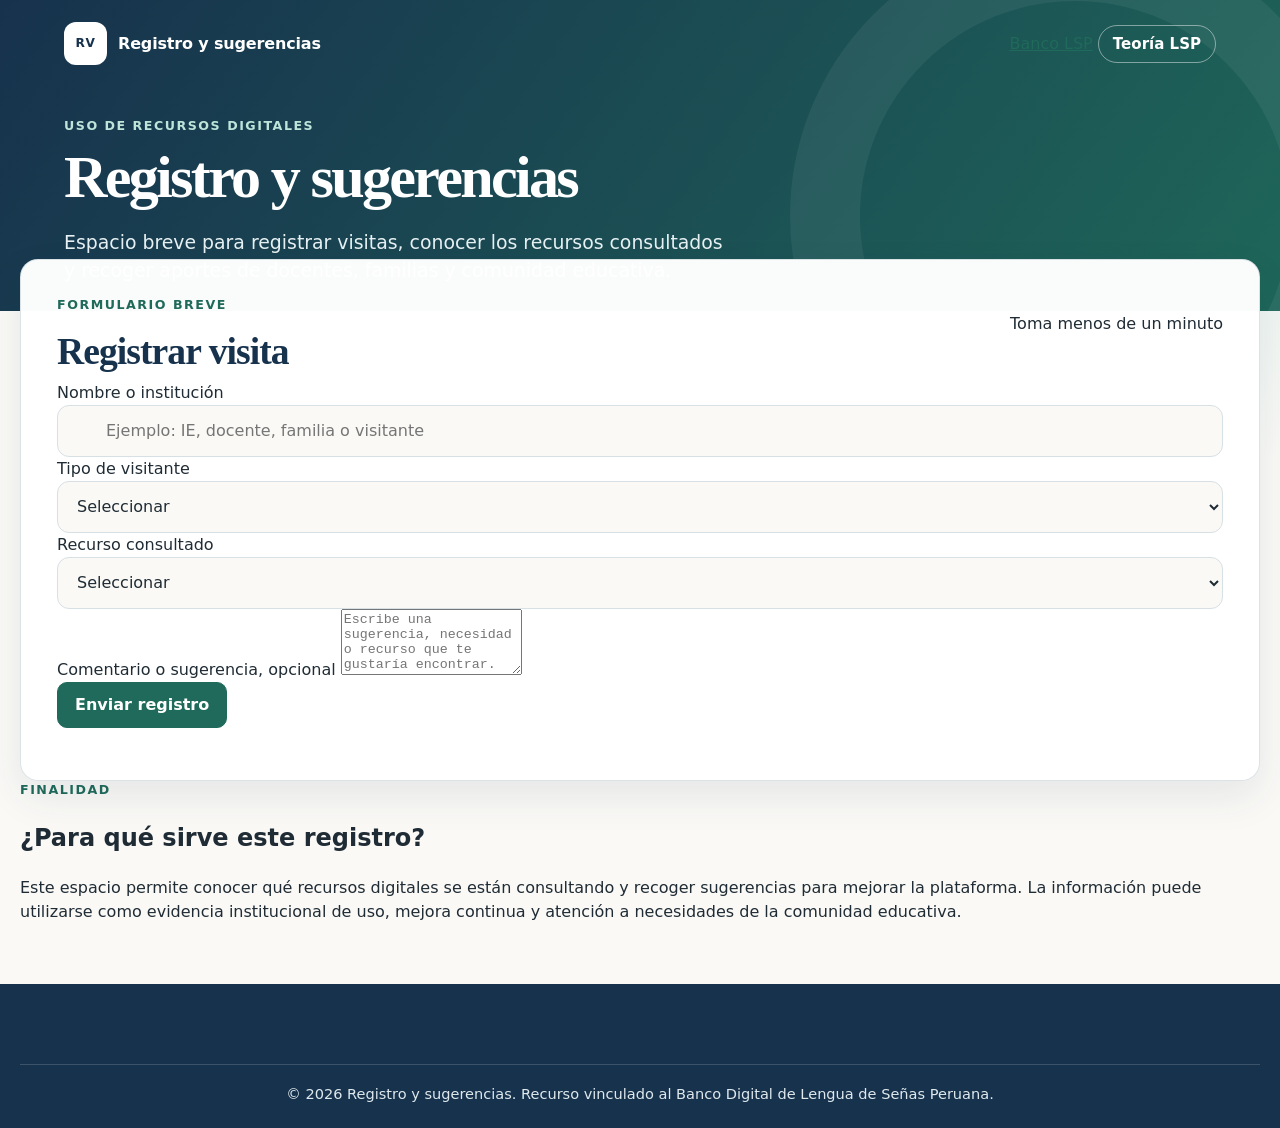
==== registro-visitas/index.html @ c7563119 "Crear ejemplo de registro de visitas" ====
<!doctype html>
<html lang="es">
<head>
  <meta charset="utf-8">
  <meta name="viewport" content="width=device-width, initial-scale=1">
  <meta
    name="description"
    content="Ejemplo de formulario de registro de visitas y sugerencias para recursos digitales inclusivos."
  >
  <title>Registro y sugerencias | Banco Digital LSP</title>
  <link rel="stylesheet" href="../estilos.css?v=13">
  <link rel="stylesheet" href="registro-visitas.css?v=1">
</head>
<body class="pagina-registro">
  <a class="salto-contenido" href="#contenido">Ir al contenido</a>

  <header class="cabecera cabecera-interior">
    <nav class="navegacion" aria-label="Navegación principal">
      <a class="marca" href="../index.html" aria-label="Volver al banco">
        <span class="marca-icono" aria-hidden="true">RV</span>
        <span>Registro y sugerencias</span>
      </a>

      <div class="enlaces-superiores">
        <a class="enlace-inicio" href="../index.html">Banco LSP</a>
        <a class="enlace-creditos" href="../teoria.html">Teoría LSP</a>
      </div>
    </nav>

    <div class="presentacion presentacion-registro">
      <p class="etiqueta-superior">Uso de recursos digitales</p>
      <h1>Registro y sugerencias</h1>
      <p class="subtitulo">
        Espacio breve para registrar visitas, conocer los recursos consultados y recoger aportes de docentes, familias y comunidad educativa.
      </p>
    </div>
  </header>

  <main id="contenido" class="contenido-registro">
    <section class="panel-busqueda panel-registro" aria-labelledby="titulo-registro">
      <div class="panel-encabezado">
        <div>
          <p class="seccion-etiqueta">Formulario breve</p>
          <h2 id="titulo-registro">Registrar visita</h2>
        </div>
        <p class="tiempo-registro">Toma menos de un minuto</p>
      </div>

      <form id="formulario-registro" class="formulario-registro">
        <div class="campo-registro campo-completo">
          <label for="nombre">Nombre o institución</label>
          <input id="nombre" name="nombre" type="text" placeholder="Ejemplo: IE, docente, familia o visitante" required>
        </div>

        <div class="campo-registro">
          <label for="tipo">Tipo de visitante</label>
          <select id="tipo" name="tipo" required>
            <option value="">Seleccionar</option>
            <option>Docente</option>
            <option>Familia</option>
            <option>Directivo</option>
            <option>Estudiante</option>
            <option>Especialista</option>
            <option>Otro</option>
          </select>
        </div>

        <div class="campo-registro">
          <label for="recurso">Recurso consultado</label>
          <select id="recurso" name="recurso" required>
            <option value="">Seleccionar</option>
            <option>Banco Digital LSP</option>
            <option>Noti inclusivas</option>
            <option>Módulo Braille</option>
            <option>Materiales educativos</option>
            <option>Orientaciones</option>
            <option>Otro recurso</option>
          </select>
        </div>

        <div class="campo-registro campo-completo">
          <label for="comentario">Comentario o sugerencia, opcional</label>
          <textarea id="comentario" name="comentario" rows="4" placeholder="Escribe una sugerencia, necesidad o recurso que te gustaría encontrar."></textarea>
        </div>

        <div class="acciones-registro campo-completo">
          <button class="boton-principal" type="submit">Enviar registro</button>
          <p id="mensaje-registro" class="mensaje-registro" aria-live="polite"></p>
        </div>
      </form>
    </section>

    <section class="bloque-informativo-registro" aria-labelledby="titulo-uso">
      <p class="seccion-etiqueta">Finalidad</p>
      <h2 id="titulo-uso">¿Para qué sirve este registro?</h2>
      <p>
        Este espacio permite conocer qué recursos digitales se están consultando y recoger sugerencias para mejorar la plataforma. La información puede utilizarse como evidencia institucional de uso, mejora continua y atención a necesidades de la comunidad educativa.
      </p>
    </section>
  </main>

  <footer>
    <div class="footer-final">
      <p>
        © 2026 Registro y sugerencias. Recurso vinculado al Banco Digital de Lengua de Señas Peruana.
      </p>
    </div>
  </footer>

  <script src="registro-visitas.js?v=1" defer></script>
</body>
</html>
---- estilos.css ----
:root {
  color-scheme: light;
  --azul-900: #17324d;
  --azul-800: #214664;
  --azul-700: #2f5f7d;
  --azul-100: #e8f1f5;
  --verde-700: #1f6a5a;
  --verde-600: #287c68;
  --verde-100: #e5f3ef;
  --arena-50: #faf9f6;
  --arena-100: #f2efe8;
  --tinta: #202c35;
  --texto-suave: #5b6871;
  --blanco: #ffffff;
  --borde: #d7e0e5;
  --sombra: 0 16px 40px rgba(23, 50, 77, 0.09);
  --radio: 18px;
  font-family:
    Inter, ui-sans-serif, system-ui, -apple-system, BlinkMacSystemFont,
    "Segoe UI", sans-serif;
}

* {
  box-sizing: border-box;
}

html {
  scroll-behavior: smooth;
}

body {
  min-width: 320px;
  margin: 0;
  color: var(--tinta);
  background:
    radial-gradient(circle at 90% 8%, #dcedea 0, transparent 24rem),
    var(--arena-50);
  line-height: 1.5;
}

button,
input,
select {
  font: inherit;
}

a {
  color: var(--verde-700);
}

a:focus-visible,
button:focus-visible,
input:focus-visible,
select:focus-visible {
  outline: 3px solid #f0ad4e;
  outline-offset: 3px;
}

.salto-contenido {
  position: fixed;
  top: 12px;
  left: 12px;
  z-index: 100;
  padding: 10px 14px;
  color: var(--blanco);
  background: var(--azul-900);
  border-radius: 8px;
  transform: translateY(-160%);
  transition: transform 0.2s ease;
}

.salto-contenido:focus {
  transform: translateY(0);
}

/* Cabecera principal */

.cabecera {
  position: relative;
  overflow: hidden;
  padding: 22px clamp(20px, 5vw, 72px) 82px;
  color: var(--blanco);
  background:
    linear-gradient(125deg, rgba(23, 50, 77, 0.97), rgba(31, 106, 90, 0.93)),
    var(--azul-900);
}

.cabecera::after {
  position: absolute;
  right: -80px;
  bottom: -190px;
  width: 430px;
  height: 430px;
  border: 70px solid rgba(255, 255, 255, 0.06);
  border-radius: 50%;
  content: "";
}

.cabecera-interior {
  padding-bottom: 26px;
}

/* Navegación superior */

.navegacion {
  position: relative;
  z-index: 1;
  display: flex;
  align-items: center;
  justify-content: space-between;
  max-width: 1240px;
  margin: 0 auto;
}

.marca {
  display: inline-flex;
  gap: 11px;
  align-items: center;
  color: var(--blanco);
  font-weight: 750;
  text-decoration: none;
  letter-spacing: -0.01em;
}

.marca-icono {
  display: grid;
  width: 43px;
  height: 43px;
  place-items: center;
  color: var(--azul-900);
  background: var(--blanco);
  border-radius: 12px;
  font-size: 0.76rem;
  font-weight: 850;
  letter-spacing: 0.05em;
}

.enlace-creditos {
  padding: 9px 14px;
  color: var(--blanco);
  border: 1px solid rgba(255, 255, 255, 0.45);
  border-radius: 999px;
  font-size: 0.94rem;
  font-weight: 700;
  text-decoration: none;
}

.enlace-creditos:hover,
.enlace-creditos.activo {
  color: var(--azul-900);
  background: var(--blanco);
}

/* Presentación */

.presentacion {
  position: relative;
  z-index: 1;
  max-width: 1240px;
  margin: 52px auto 0;
}

.bloque-institucional {
  display: flex;
  align-items: center;
  gap: 1.25rem;
  max-width: 760px;
  margin-bottom: 1.8rem;
}

.logo-crebe {
  width: 92px;
  max-width: 92px;
  height: auto;
  object-fit: contain;
  display: block;
  flex-shrink: 0;
}

.texto-institucional {
  border-left: 2px solid rgba(255, 255, 255, 0.35);
  padding-left: 1.25rem;
}

.nombre-institucional {
  margin: 0;
  color: #ffffff;
  font-size: clamp(1rem, 1.6vw, 1.35rem);
  font-weight: 700;
  line-height: 1.25;
}

.detalle-institucional {
  margin: 0.35rem 0 0;
  color: #ffffff;
  font-size: clamp(0.9rem, 1.2vw, 1.05rem);
  font-weight: 500;
  line-height: 1.35;
}

.etiqueta-superior,
.seccion-etiqueta {
  margin: 0 0 10px;
  color: #bde5da;
  font-size: 0.79rem;
  font-weight: 800;
  letter-spacing: 0.12em;
  text-transform: uppercase;
}

.presentacion h1 {
  max-width: 760px;
  margin: 0;
  font-family: Georgia, "Times New Roman", serif;
  font-size: clamp(2.25rem, 4.7vw, 4.1rem);
  font-weight: 600;
  line-height: 1.03;
  letter-spacing: -0.045em;
}

.subtitulo {
  max-width: 670px;
  margin: 20px 0 0;
  color: #e7f1f3;
  font-size: clamp(1rem, 1.7vw, 1.18rem);
}

.apoyo-institucional {
  display: none;
}

/* Contenido principal */

main {
  width: min(1240px, calc(100% - 40px));
  margin: 0 auto;
}

/* Panel de búsqueda */

.panel-busqueda {
  position: relative;
  z-index: 2;
  margin-top: -52px;
  padding: clamp(22px, 4vw, 36px);
  background: rgba(255, 255, 255, 0.98);
  border: 1px solid rgba(215, 224, 229, 0.9);
  border-radius: var(--radio);
  box-shadow: var(--sombra);
}

.panel-encabezado {
  display: flex;
  gap: 20px;
  align-items: flex-start;
  justify-content: space-between;
}

.seccion-etiqueta {
  color: var(--verde-700);
}

.panel-encabezado h2 {
  margin: 0;
  color: var(--azul-900);
  font-family: Georgia, "Times New Roman", serif;
  font-size: clamp(1.7rem, 3vw, 2.35rem);
  font-weight: 600;
  letter-spacing: -0.025em;
}

.controles {
  display: grid;
  grid-template-columns: minmax(0, 1.5fr) minmax(250px, 0.7fr);
  gap: 18px;
  margin-top: 28px;
}

.campo label {
  display: block;
  margin-bottom: 8px;
  color: var(--azul-900);
  font-size: 0.91rem;
  font-weight: 750;
}

.entrada-busqueda {
  position: relative;
}

.entrada-busqueda svg {
  position: absolute;
  top: 50%;
  left: 16px;
  color: var(--azul-700);
  transform: translateY(-50%);
  pointer-events: none;
}

input,
select {
  width: 100%;
  height: 52px;
  color: var(--tinta);
  background: var(--arena-50);
  border: 1px solid var(--borde);
  border-radius: 12px;
}

input {
  padding: 0 16px 0 48px;
}

select {
  padding: 0 40px 0 15px;
}

input:hover,
select:hover {
  border-color: var(--azul-700);
}

/* Botones */

.boton-secundario,
.boton-principal {
  min-height: 44px;
  padding: 10px 17px;
  border-radius: 10px;
  font-weight: 750;
  cursor: pointer;
}

.boton-secundario {
  color: var(--azul-800);
  background: var(--blanco);
  border: 1px solid var(--borde);
}

.boton-secundario:hover {
  background: var(--azul-100);
}

.boton-principal {
  color: var(--blanco);
  background: var(--verde-700);
  border: 1px solid var(--verde-700);
}

.boton-principal:hover {
  background: var(--verde-600);
}

/* Resumen de resultados */

.resultado-resumen {
  display: flex;
  gap: 20px;
  align-items: center;
  justify-content: space-between;
  min-height: 26px;
  margin-top: 22px;
}

#contador {
  margin: 0;
  color: var(--azul-900);
  font-weight: 800;
}

.mostrando {
  margin: 0;
  color: var(--texto-suave);
  font-size: 0.91rem;
}

.estado-carga {
  margin: 42px 0;
  padding: 34px;
  color: var(--texto-suave);
  text-align: center;
  background: var(--blanco);
  border: 1px dashed var(--borde);
  border-radius: var(--radio);
}

.estado-carga[hidden] {
  display: none;
}

.estado-carga.error {
  color: #7a2e2e;
  background: #fff4f2;
  border-color: #e8b8b2;
}

/* Galería */

.galeria {
  display: grid;
  grid-template-columns: repeat(4, minmax(0, 1fr));
  gap: 22px;
  padding: 40px 0 18px;
}

.tarjeta {
  overflow: hidden;
  min-width: 0;
  background: var(--blanco);
  border: 1px solid var(--borde);
  border-radius: 16px;
  box-shadow: 0 8px 28px rgba(23, 50, 77, 0.06);
  transition:
    transform 0.2s ease,
    box-shadow 0.2s ease;
}

.tarjeta:hover {
  box-shadow: 0 16px 34px rgba(23, 50, 77, 0.13);
  transform: translateY(-3px);
}

.marco-imagen {
  display: grid;
  aspect-ratio: 4 / 3;
  place-items: center;
  padding: 12px;
  background:
    linear-gradient(145deg, #edf4f3, #f7f4ed);
  border-bottom: 1px solid var(--borde);
}

.imagen-sena {
  width: 100%;
  height: 100%;
  object-fit: contain;
  background: var(--blanco);
  border-radius: 9px;
}

.imagen-sena.error-imagen {
  opacity: 0.2;
}

.tarjeta-contenido {
  padding: 17px 18px 19px;
}

.categoria-tarjeta {
  margin: 0 0 7px;
  color: var(--verde-700);
  font-size: 0.72rem;
  font-weight: 850;
  letter-spacing: 0.085em;
  text-transform: uppercase;
}

.palabra-tarjeta {
  margin: 0;
  color: var(--azul-900);
  font-family: Georgia, "Times New Roman", serif;
  font-size: 1.48rem;
  font-weight: 600;
  line-height: 1.15;
  overflow-wrap: anywhere;
}

.fuente-tarjeta {
  display: none;
}

.acciones-galeria {
  display: flex;
  justify-content: center;
  min-height: 70px;
  padding: 12px 0 28px;
}

/* Pie de página */

footer {
  margin-top: 60px;
  padding: 46px 20px 24px;
  color: #dfe9ed;
  background: var(--azul-900);
  font-size: 0.91rem;
}

.footer-contenido {
  display: grid;
  grid-template-columns: 1.4fr 0.8fr 1.1fr 0.8fr;
  gap: 32px;
  width: min(1240px, 100%);
  margin: 0 auto;
  text-align: left;
}

.footer-bloque h2 {
  margin: 0 0 12px;
  color: #ffffff;
  font-size: 1rem;
  font-weight: 800;
}

.footer-bloque p {
  margin: 0;
  color: #dfe9ed;
  line-height: 1.6;
}

.footer-bloque a {
  color: #bde5da;
  text-decoration: none;
}

.footer-bloque a:hover {
  text-decoration: underline;
}

.footer-final {
  width: min(1240px, 100%);
  margin: 34px auto 0;
  padding-top: 18px;
  border-top: 1px solid rgba(255, 255, 255, 0.16);
  text-align: center;
}

.footer-final p {
  margin: 0;
  color: #dfe9ed;
  line-height: 1.5;
}

@media (max-width: 900px) {
  .footer-contenido {
    grid-template-columns: repeat(2, minmax(0, 1fr));
  }
}

@media (max-width: 560px) {
  .footer-contenido {
    grid-template-columns: 1fr;
    gap: 24px;
  }

  footer {
    padding: 34px 20px 22px;
  }
}

/* Accesibilidad */

.solo-lectores {
  position: absolute;
  width: 1px;
  height: 1px;
  padding: 0;
  overflow: hidden;
  clip: rect(0, 0, 0, 0);
  white-space: nowrap;
  border: 0;
}

/* Página de créditos */

.contenido-creditos {
  max-width: 880px;
  padding: 55px 0 20px;
}

.volver {
  display: inline-block;
  margin-bottom: 22px;
  font-weight: 750;
  text-decoration: none;
}

.tarjeta-creditos {
  padding: clamp(26px, 6vw, 64px);
  background: var(--blanco);
  border: 1px solid var(--borde);
  border-radius: var(--radio);
  box-shadow: var(--sombra);
}

.tarjeta-creditos h1 {
  margin: 0;
  color: var(--azul-900);
  font-family: Georgia, "Times New Roman", serif;
  font-size: clamp(2.15rem, 5vw, 3.6rem);
  font-weight: 600;
  line-height: 1.08;
  letter-spacing: -0.035em;
}

.tarjeta-creditos .introduccion {
  margin: 22px 0 38px;
  color: var(--texto-suave);
  font-size: 1.15rem;
}

.tarjeta-creditos section {
  padding: 25px 0;
  border-top: 1px solid var(--borde);
}

.tarjeta-creditos section:last-child {
  padding-bottom: 0;
}

.tarjeta-creditos h2 {
  margin: 0 0 8px;
  color: var(--azul-900);
  font-size: 1.2rem;
}

.tarjeta-creditos section p {
  margin: 0;
}

/* Pantallas medianas */

@media (max-width: 1050px) {
  .galeria {
    grid-template-columns: repeat(3, minmax(0, 1fr));
  }
}

/* Tablets y celulares grandes */

@media (max-width: 760px) {
  .cabecera {
    padding-right: 20px;
    padding-bottom: 96px;
    padding-left: 20px;
  }

  .presentacion {
    margin-top: 46px;
  }

  .bloque-institucional {
    gap: 0.9rem;
    margin-bottom: 1.5rem;
  }

  .logo-crebe {
    width: 76px;
    max-width: 76px;
  }

  .texto-institucional {
    padding-left: 0.8rem;
  }

  .nombre-institucional {
    font-size: 0.95rem;
  }

  .detalle-institucional {
    font-size: 0.82rem;
  }

  main {
    width: min(100% - 28px, 1240px);
  }

  .panel-busqueda {
    margin-top: -48px;
  }

  .panel-encabezado,
  .resultado-resumen {
    align-items: stretch;
    flex-direction: column;
  }

  .boton-secundario {
    align-self: flex-start;
  }

  .controles {
    grid-template-columns: 1fr;
  }

  .galeria {
    grid-template-columns: repeat(2, minmax(0, 1fr));
    gap: 15px;
  }
}

/* Celulares pequeños */

@media (max-width: 500px) {
  .marca > span:last-child {
    display: none;
  }

  .bloque-institucional {
    align-items: center;
    gap: 0.75rem;
  }

  .logo-crebe {
    width: 68px;
    max-width: 68px;
  }

  .texto-institucional {
    padding-left: 0.7rem;
  }

  .nombre-institucional {
    font-size: 0.84rem;
  }

  .detalle-institucional {
    font-size: 0.74rem;
  }

  .presentacion h1 {
    font-size: 2.45rem;
  }

  .subtitulo {
    font-size: 1rem;
  }

  .galeria {
    grid-template-columns: 1fr;
  }

  .marco-imagen {
    aspect-ratio: 16 / 11;
  }

  .boton-secundario,
  .boton-principal {
    width: 100%;
  }

  .contenido-creditos {
    padding-top: 30px;
  }
}

/* Reducción de movimiento */

@media (prefers-reduced-motion: reduce) {
  *,
  *::before,
  *::after {
    scroll-behavior: auto !important;
    transition: none !important;
  }
}
.galeria.galeria-secuencia {
  grid-template-columns: 1fr;
  max-width: 1050px;
  margin: 0 auto;
  gap: 28px;
}

.galeria.galeria-secuencia .tarjeta {
  border-radius: 18px;
}

.galeria.galeria-secuencia .marco-imagen {
  aspect-ratio: auto;
  padding: 18px;
  background: #ffffff;
}

.galeria.galeria-secuencia .imagen-sena {
  width: 100%;
  height: auto;
  max-height: none;
  object-fit: contain;
}

.galeria.galeria-secuencia .tarjeta-contenido {
  padding: 18px 24px 22px;
}

.galeria.galeria-secuencia .categoria-tarjeta {
  font-size: 0.78rem;
}

.galeria.galeria-secuencia .palabra-tarjeta {
  font-size: clamp(1.6rem, 3vw, 2.2rem);
}
.pestanas-secuencias {
  display: flex;
  flex-wrap: wrap;
  gap: 10px;
  margin: 18px 0 14px;
  padding: 14px;
  background: #eef7f4;
  border: 1px solid #c7ded8;
  border-radius: 18px;
}

.pestana-secuencia {
  border: 1px solid #b9d5ce;
  background: #ffffff;
  color: #174b57;
  padding: 10px 16px;
  border-radius: 999px;
  font-family: inherit;
  font-size: 0.92rem;
  font-weight: 800;
  cursor: pointer;
  box-shadow: 0 6px 14px rgba(16, 42, 67, 0.08);
}

.pestana-secuencia:hover {
  background: #f7fbfa;
  border-color: #86b9ad;
}

.pestana-secuencia.activa {
  background: #0f5f5c;
  color: #ffffff;
  border-color: #0f5f5c;
}

.pestana-secuencia:focus-visible {
  outline: 3px solid #f6c453;
  outline-offset: 2px;
}

@media (max-width: 640px) {
  .pestanas-secuencias {
    flex-direction: column;
  }

  .pestana-secuencia {
    width: 100%;
    text-align: center;
  }
  .boton-inicio,
.boton-creditos {
  display: inline-flex;
  align-items: center;
  justify-content: center;
  padding: 10px 16px;
  border-radius: 999px;
  text-decoration: none;
  font-weight: 600;
  font-size: 0.95rem;
  border: 1px solid #1f4f8f;
  background: #ffffff;
  color: #1f4f8f;
  transition: transform 0.2s ease, background 0.2s ease, color 0.2s ease;
}

.boton-inicio:hover,
.boton-creditos:hover {
  background: #1f4f8f;
  color: #ffffff;
  transform: translateY(-1px);
}

.boton-inicio {
  margin-right: 8px;
}
}
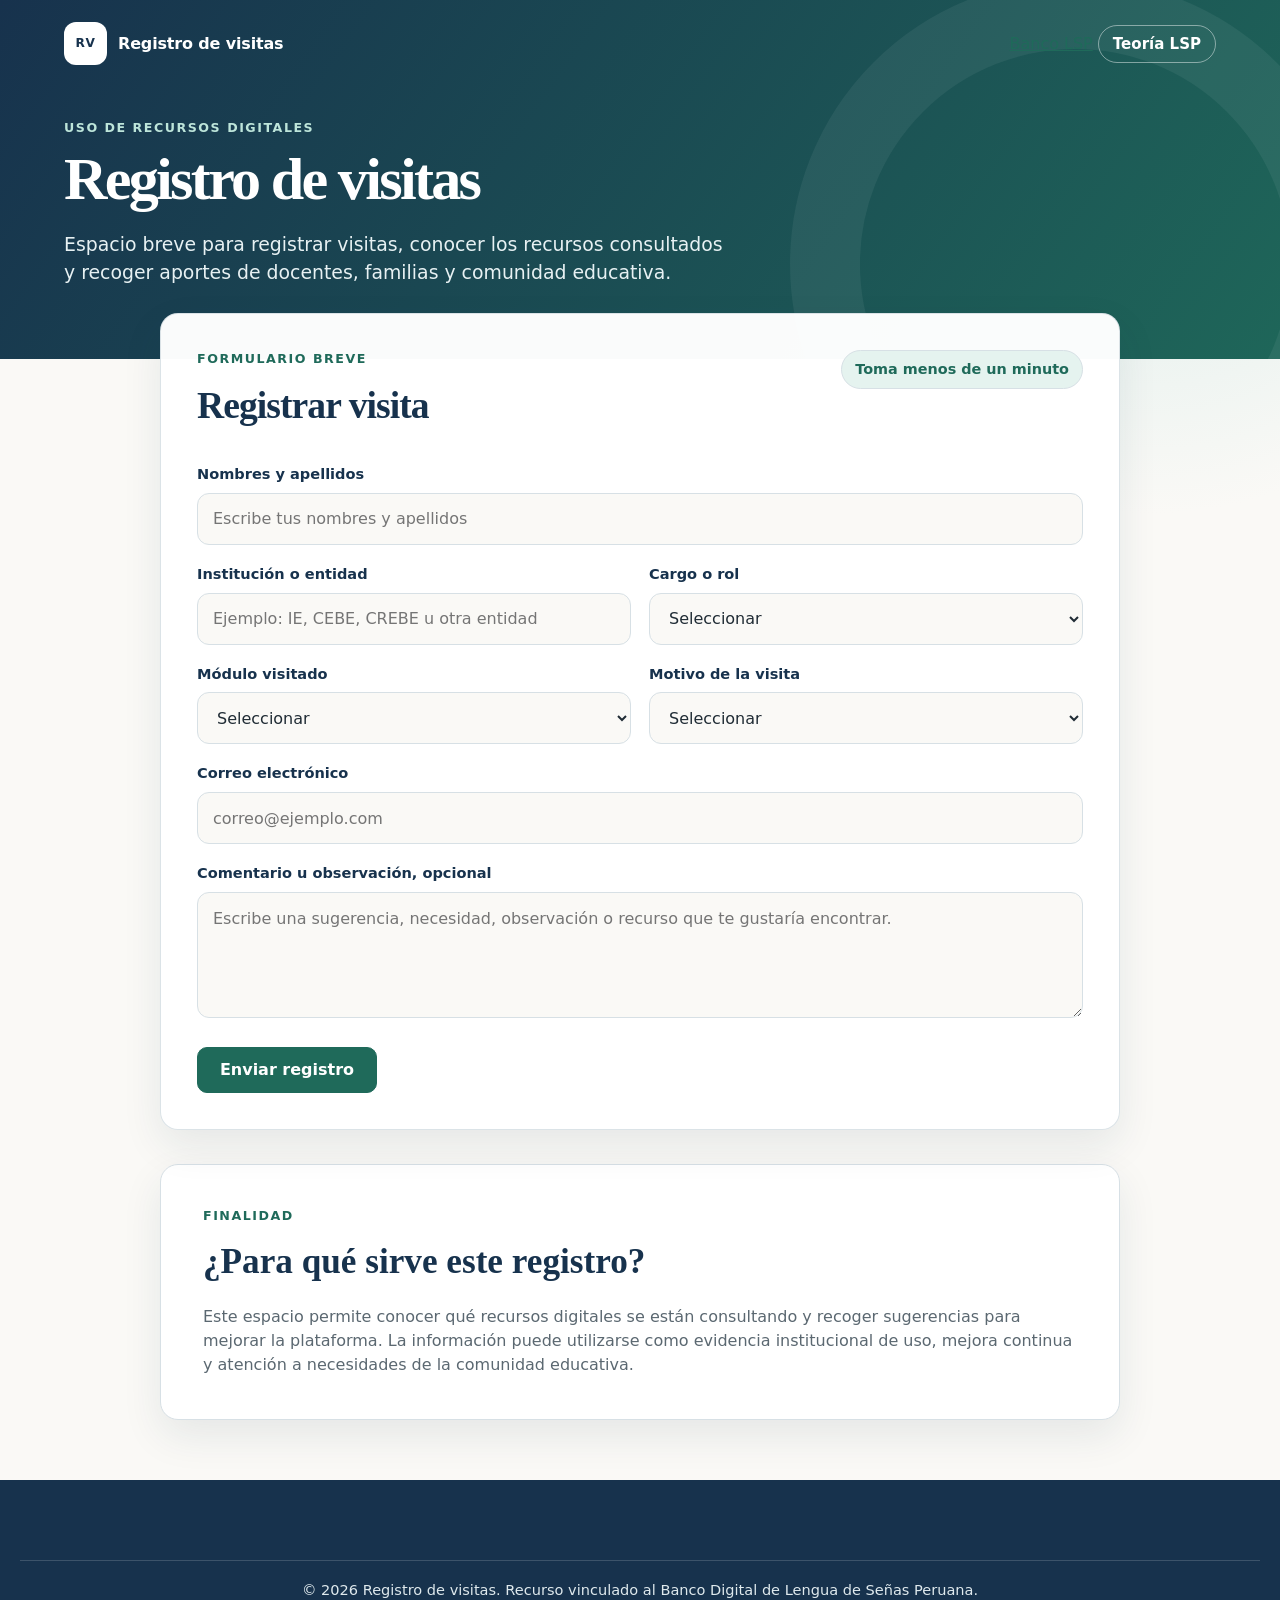
==== commit bf1f0192: "Actualizar formulario de registro de visitas" ====
--- a/registro-visitas/index.html
+++ b/registro-visitas/index.html
@@ -5,9 +5,9 @@
   <meta name="viewport" content="width=device-width, initial-scale=1">
   <meta
     name="description"
-    content="Ejemplo de formulario de registro de visitas y sugerencias para recursos digitales inclusivos."
+    content="Formulario de registro de visitas y observaciones para la Plataforma Educativa Digital CREBE Ucayali."
   >
-  <title>Registro y sugerencias | Banco Digital LSP</title>
+  <title>Registro de visitas | Banco Digital LSP</title>
   <link rel="stylesheet" href="../estilos.css?v=13">
   <link rel="stylesheet" href="registro-visitas.css?v=1">
 </head>
@@ -18,7 +18,7 @@
     <nav class="navegacion" aria-label="Navegación principal">
       <a class="marca" href="../index.html" aria-label="Volver al banco">
         <span class="marca-icono" aria-hidden="true">RV</span>
-        <span>Registro y sugerencias</span>
+        <span>Registro de visitas</span>
       </a>
 
       <div class="enlaces-superiores">
@@ -29,7 +29,7 @@
 
     <div class="presentacion presentacion-registro">
       <p class="etiqueta-superior">Uso de recursos digitales</p>
-      <h1>Registro y sugerencias</h1>
+      <h1>Registro de visitas</h1>
       <p class="subtitulo">
         Espacio breve para registrar visitas, conocer los recursos consultados y recoger aportes de docentes, familias y comunidad educativa.
       </p>
@@ -48,39 +48,68 @@
 
       <form id="formulario-registro" class="formulario-registro">
         <div class="campo-registro campo-completo">
-          <label for="nombre">Nombre o institución</label>
-          <input id="nombre" name="nombre" type="text" placeholder="Ejemplo: IE, docente, familia o visitante" required>
+          <label for="nombres">Nombres y apellidos</label>
+          <input id="nombres" name="nombres" type="text" placeholder="Escribe tus nombres y apellidos" required>
         </div>
 
         <div class="campo-registro">
-          <label for="tipo">Tipo de visitante</label>
-          <select id="tipo" name="tipo" required>
+          <label for="institucion">Institución o entidad</label>
+          <input id="institucion" name="institucion" type="text" placeholder="Ejemplo: IE, CEBE, CREBE u otra entidad" required>
+        </div>
+
+        <div class="campo-registro">
+          <label for="rol">Cargo o rol</label>
+          <select id="rol" name="rol" required>
             <option value="">Seleccionar</option>
             <option>Docente</option>
             <option>Familia</option>
             <option>Directivo</option>
             <option>Estudiante</option>
             <option>Especialista</option>
+            <option>Personal CREBE</option>
             <option>Otro</option>
           </select>
         </div>
 
         <div class="campo-registro">
-          <label for="recurso">Recurso consultado</label>
-          <select id="recurso" name="recurso" required>
+          <label for="modulo">Módulo visitado</label>
+          <select id="modulo" name="modulo" required>
             <option value="">Seleccionar</option>
+            <option>Plataforma general</option>
             <option>Banco Digital LSP</option>
-            <option>Noti inclusivas</option>
-            <option>Módulo Braille</option>
-            <option>Materiales educativos</option>
-            <option>Orientaciones</option>
-            <option>Otro recurso</option>
+            <option>Banco Digital Braille</option>
+            <option>Banco Digital Accesible</option>
+            <option>Materiales Educativos Accesibles</option>
+            <option>Juegos Educativos Accesibles</option>
+            <option>Capacitaciones CREBE</option>
+            <option>Noti Inclusivos</option>
+            <option>TEA/TDAH</option>
+            <option>Otro</option>
+          </select>
+        </div>
+
+        <div class="campo-registro">
+          <label for="motivo">Motivo de la visita</label>
+          <select id="motivo" name="motivo" required>
+            <option value="">Seleccionar</option>
+            <option>Consulta educativa</option>
+            <option>Capacitación</option>
+            <option>Descarga o revisión de material</option>
+            <option>Apoyo familiar</option>
+            <option>Revisión pedagógica</option>
+            <option>Observación o sugerencia</option>
+            <option>Otro</option>
           </select>
         </div>
 
         <div class="campo-registro campo-completo">
-          <label for="comentario">Comentario o sugerencia, opcional</label>
-          <textarea id="comentario" name="comentario" rows="4" placeholder="Escribe una sugerencia, necesidad o recurso que te gustaría encontrar."></textarea>
+          <label for="correo">Correo electrónico</label>
+          <input id="correo" name="correo" type="email" placeholder="correo@ejemplo.com">
+        </div>
+
+        <div class="campo-registro campo-completo">
+          <label for="comentario">Comentario u observación, opcional</label>
+          <textarea id="comentario" name="comentario" rows="4" placeholder="Escribe una sugerencia, necesidad, observación o recurso que te gustaría encontrar."></textarea>
         </div>
 
         <div class="acciones-registro campo-completo">
@@ -102,11 +131,11 @@
   <footer>
     <div class="footer-final">
       <p>
-        © 2026 Registro y sugerencias. Recurso vinculado al Banco Digital de Lengua de Señas Peruana.
+        © 2026 Registro de visitas. Recurso vinculado al Banco Digital de Lengua de Señas Peruana.
       </p>
     </div>
   </footer>
 
-  <script src="registro-visitas.js?v=1" defer></script>
+  <script src="registro-visitas.js?v=2" defer></script>
 </body>
-</html>+</html>
--- a/registro-visitas/registro-visitas.css
+++ b/registro-visitas/registro-visitas.css
@@ -0,0 +1,132 @@
+.pagina-registro .cabecera {
+  padding-bottom: 72px;
+}
+
+.presentacion-registro {
+  margin-top: 54px;
+}
+
+.contenido-registro {
+  width: min(960px, calc(100% - 40px));
+  margin: 0 auto;
+}
+
+.panel-registro {
+  margin-top: -46px;
+}
+
+.tiempo-registro {
+  margin: 0;
+  padding: 8px 13px;
+  color: var(--verde-700);
+  background: var(--verde-100);
+  border: 1px solid var(--borde);
+  border-radius: 999px;
+  font-size: 0.9rem;
+  font-weight: 800;
+}
+
+.formulario-registro {
+  display: grid;
+  grid-template-columns: repeat(2, minmax(0, 1fr));
+  gap: 18px;
+  margin-top: 28px;
+}
+
+.campo-registro {
+  min-width: 0;
+}
+
+.campo-completo {
+  grid-column: 1 / -1;
+}
+
+.campo-registro label {
+  display: block;
+  margin-bottom: 8px;
+  color: var(--azul-900);
+  font-size: 0.91rem;
+  font-weight: 750;
+}
+
+.campo-registro input,
+.campo-registro select,
+.campo-registro textarea {
+  width: 100%;
+  color: var(--tinta);
+  background: var(--arena-50);
+  border: 1px solid var(--borde);
+  border-radius: 12px;
+}
+
+.campo-registro input,
+.campo-registro select {
+  height: 52px;
+  padding: 0 15px;
+}
+
+.campo-registro textarea {
+  min-height: 110px;
+  padding: 14px 15px;
+  resize: vertical;
+  font: inherit;
+}
+
+.acciones-registro {
+  display: flex;
+  gap: 16px;
+  align-items: center;
+  justify-content: space-between;
+  margin-top: 4px;
+}
+
+.acciones-registro .boton-principal {
+  min-width: 180px;
+}
+
+.mensaje-registro {
+  margin: 0;
+  color: var(--verde-700);
+  font-weight: 750;
+}
+
+.bloque-informativo-registro {
+  margin-top: 34px;
+  padding: clamp(24px, 5vw, 42px);
+  background: var(--blanco);
+  border: 1px solid var(--borde);
+  border-radius: var(--radio);
+  box-shadow: var(--sombra);
+}
+
+.bloque-informativo-registro h2 {
+  margin: 0 0 14px;
+  color: var(--azul-900);
+  font-family: Georgia, "Times New Roman", serif;
+  font-size: clamp(1.6rem, 3vw, 2.2rem);
+  font-weight: 600;
+}
+
+.bloque-informativo-registro p:last-child {
+  margin-bottom: 0;
+  color: var(--texto-suave);
+}
+
+@media (max-width: 720px) {
+  .contenido-registro {
+    width: min(100% - 28px, 960px);
+  }
+
+  .formulario-registro {
+    grid-template-columns: 1fr;
+  }
+
+  .acciones-registro {
+    align-items: stretch;
+    flex-direction: column;
+  }
+
+  .acciones-registro .boton-principal {
+    width: 100%;
+  }
+}
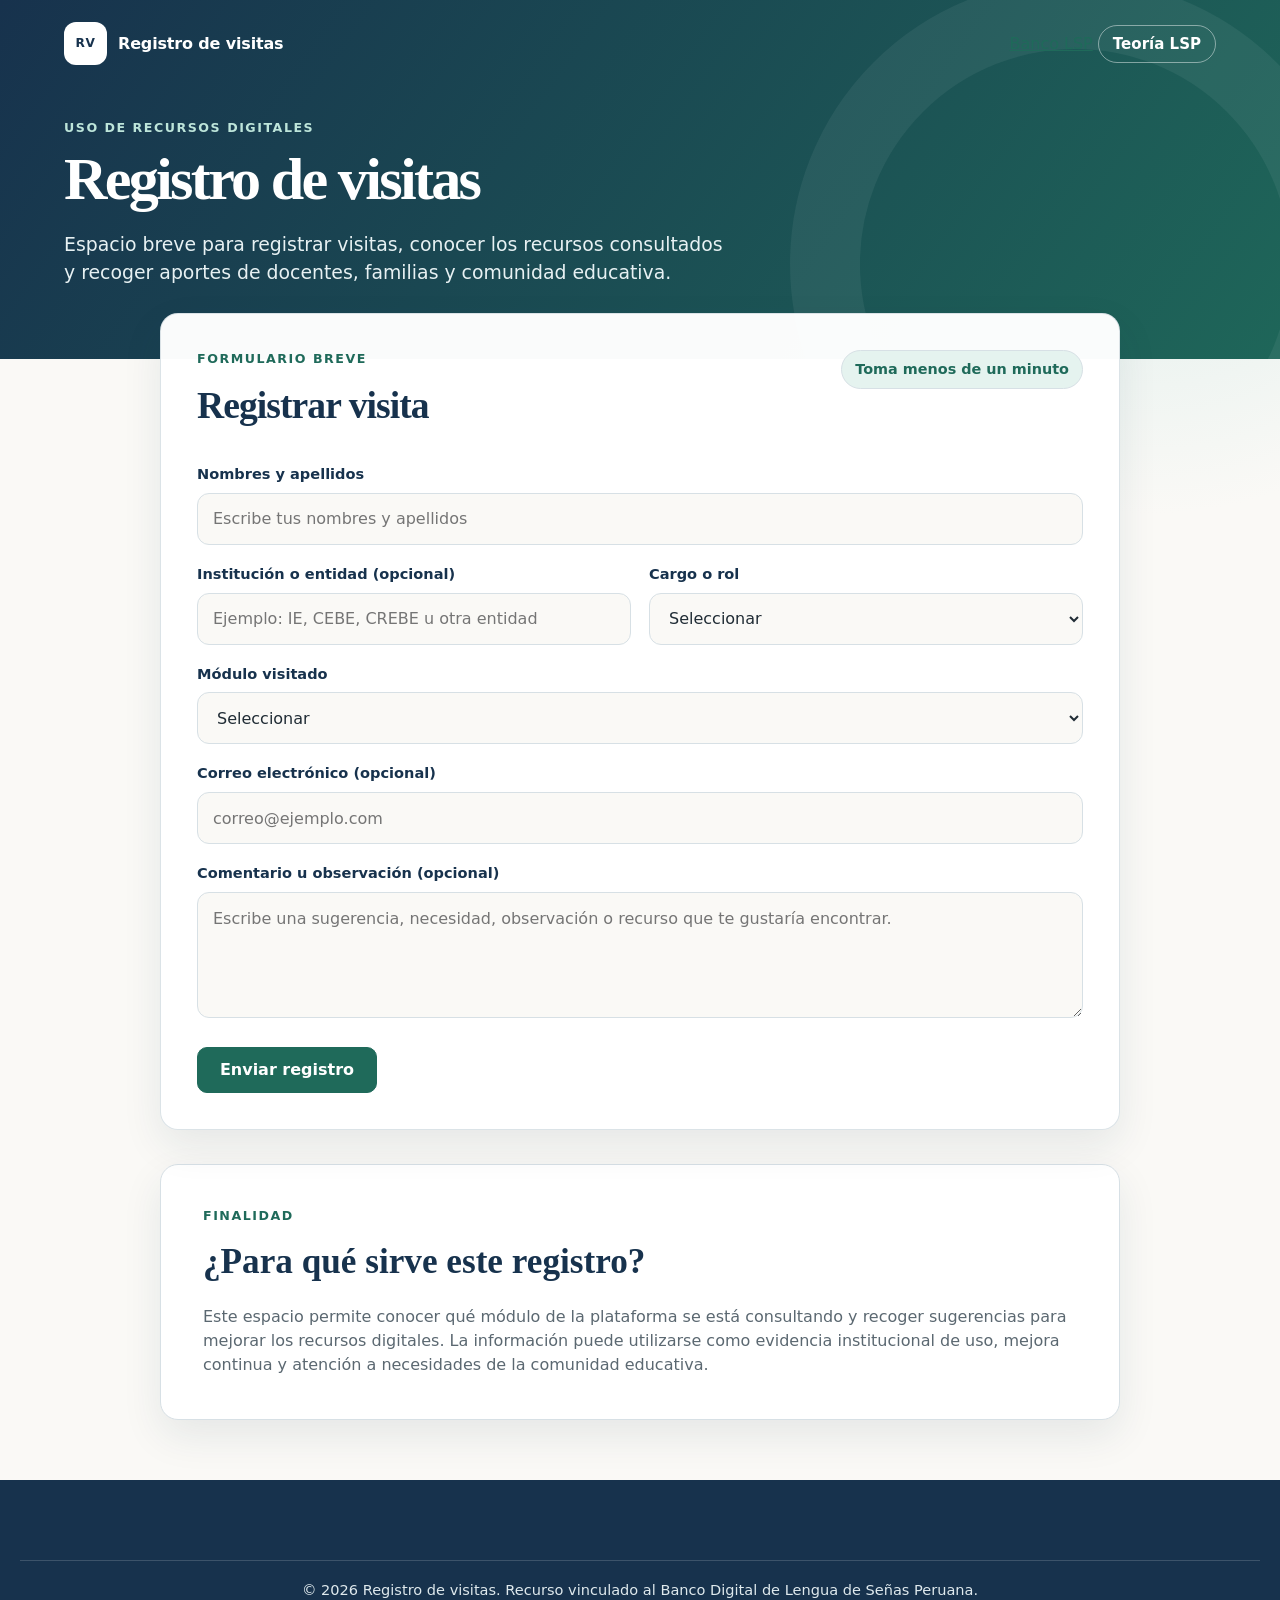
==== commit 029f891f: "Simplificar formulario de registro de visitas" ====
--- a/registro-visitas/index.html
+++ b/registro-visitas/index.html
@@ -53,8 +53,8 @@
         </div>
 
         <div class="campo-registro">
-          <label for="institucion">Institución o entidad</label>
-          <input id="institucion" name="institucion" type="text" placeholder="Ejemplo: IE, CEBE, CREBE u otra entidad" required>
+          <label for="institucion">Institución o entidad <span class="texto-opcional">(opcional)</span></label>
+          <input id="institucion" name="institucion" type="text" placeholder="Ejemplo: IE, CEBE, CREBE u otra entidad">
         </div>
 
         <div class="campo-registro">
@@ -71,7 +71,7 @@
           </select>
         </div>
 
-        <div class="campo-registro">
+        <div class="campo-registro campo-completo">
           <label for="modulo">Módulo visitado</label>
           <select id="modulo" name="modulo" required>
             <option value="">Seleccionar</option>
@@ -88,27 +88,13 @@
           </select>
         </div>
 
-        <div class="campo-registro">
-          <label for="motivo">Motivo de la visita</label>
-          <select id="motivo" name="motivo" required>
-            <option value="">Seleccionar</option>
-            <option>Consulta educativa</option>
-            <option>Capacitación</option>
-            <option>Descarga o revisión de material</option>
-            <option>Apoyo familiar</option>
-            <option>Revisión pedagógica</option>
-            <option>Observación o sugerencia</option>
-            <option>Otro</option>
-          </select>
-        </div>
-
         <div class="campo-registro campo-completo">
-          <label for="correo">Correo electrónico</label>
+          <label for="correo">Correo electrónico <span class="texto-opcional">(opcional)</span></label>
           <input id="correo" name="correo" type="email" placeholder="correo@ejemplo.com">
         </div>
 
         <div class="campo-registro campo-completo">
-          <label for="comentario">Comentario u observación, opcional</label>
+          <label for="comentario">Comentario u observación <span class="texto-opcional">(opcional)</span></label>
           <textarea id="comentario" name="comentario" rows="4" placeholder="Escribe una sugerencia, necesidad, observación o recurso que te gustaría encontrar."></textarea>
         </div>
 
@@ -123,7 +109,7 @@
       <p class="seccion-etiqueta">Finalidad</p>
       <h2 id="titulo-uso">¿Para qué sirve este registro?</h2>
       <p>
-        Este espacio permite conocer qué recursos digitales se están consultando y recoger sugerencias para mejorar la plataforma. La información puede utilizarse como evidencia institucional de uso, mejora continua y atención a necesidades de la comunidad educativa.
+        Este espacio permite conocer qué módulo de la plataforma se está consultando y recoger sugerencias para mejorar los recursos digitales. La información puede utilizarse como evidencia institucional de uso, mejora continua y atención a necesidades de la comunidad educativa.
       </p>
     </section>
   </main>
@@ -136,6 +122,6 @@
     </div>
   </footer>
 
-  <script src="registro-visitas.js?v=2" defer></script>
+  <script src="registro-visitas.js?v=3" defer></script>
 </body>
 </html>
